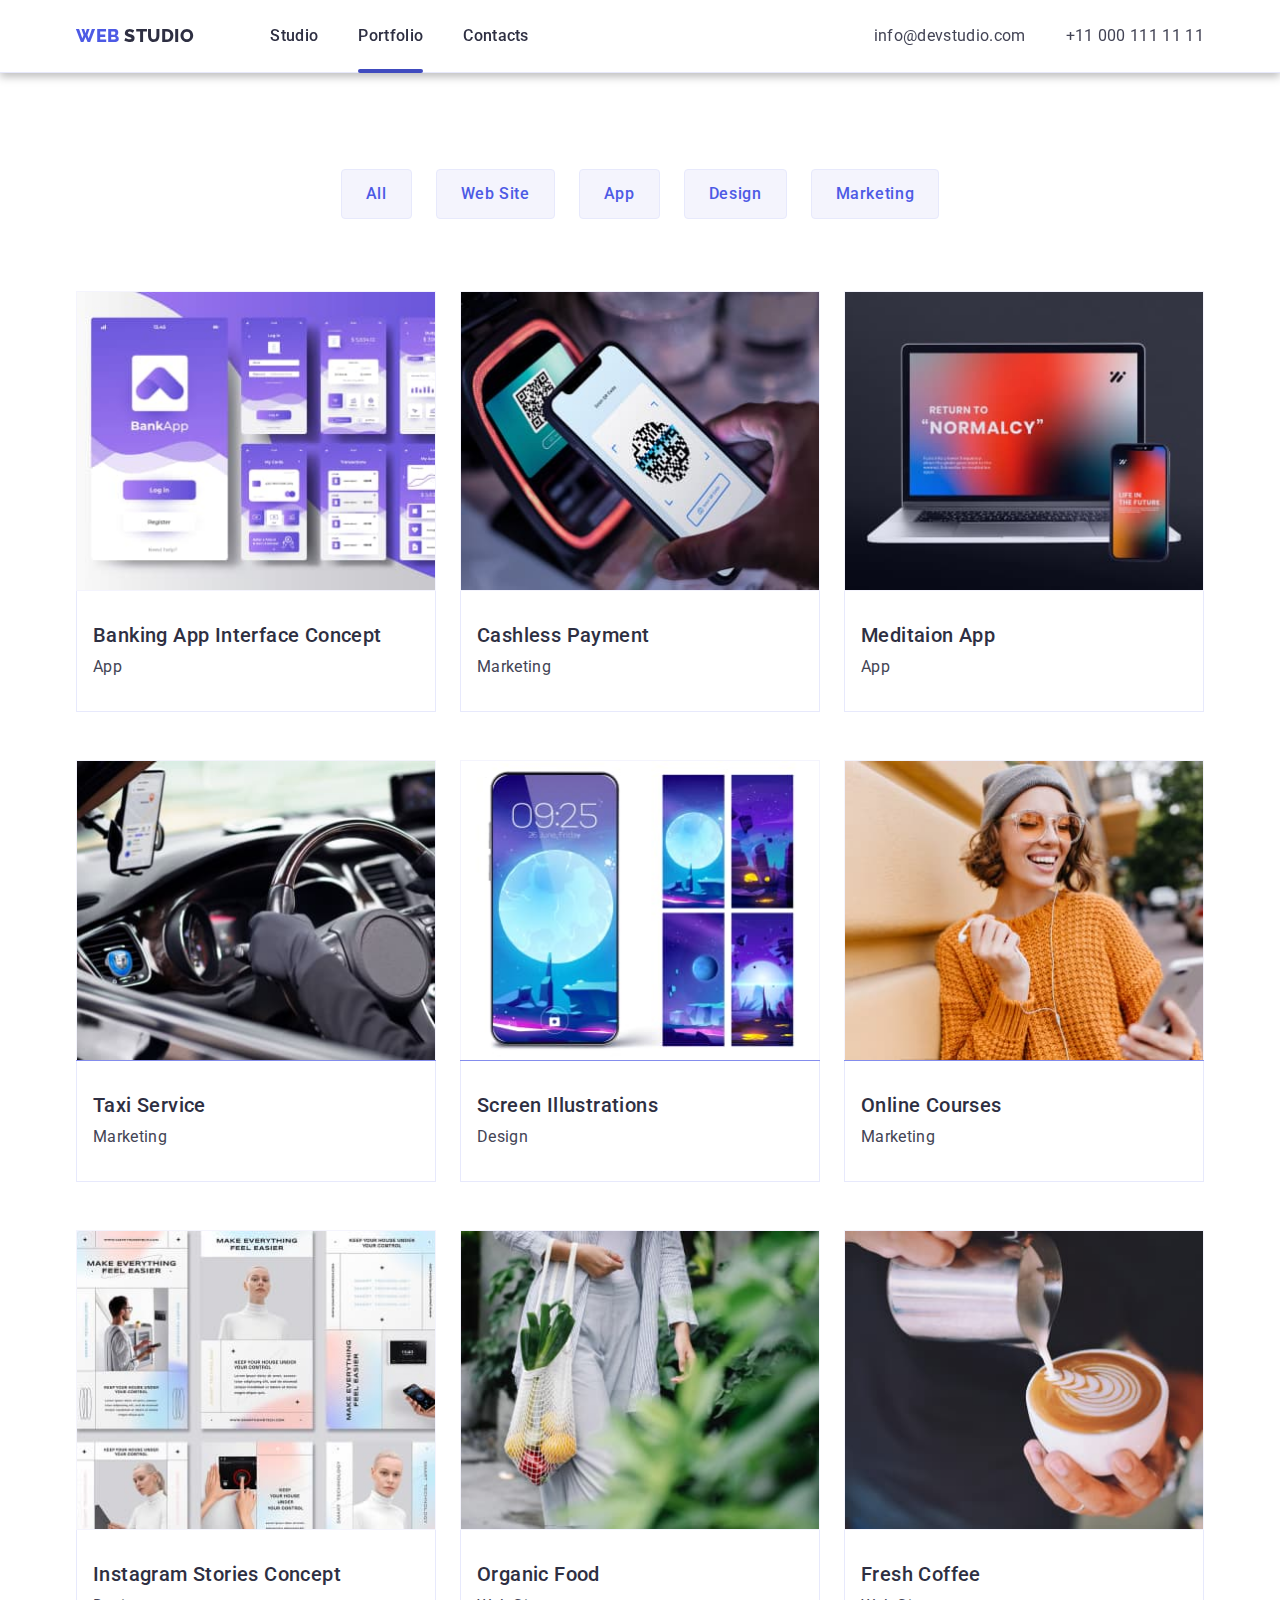
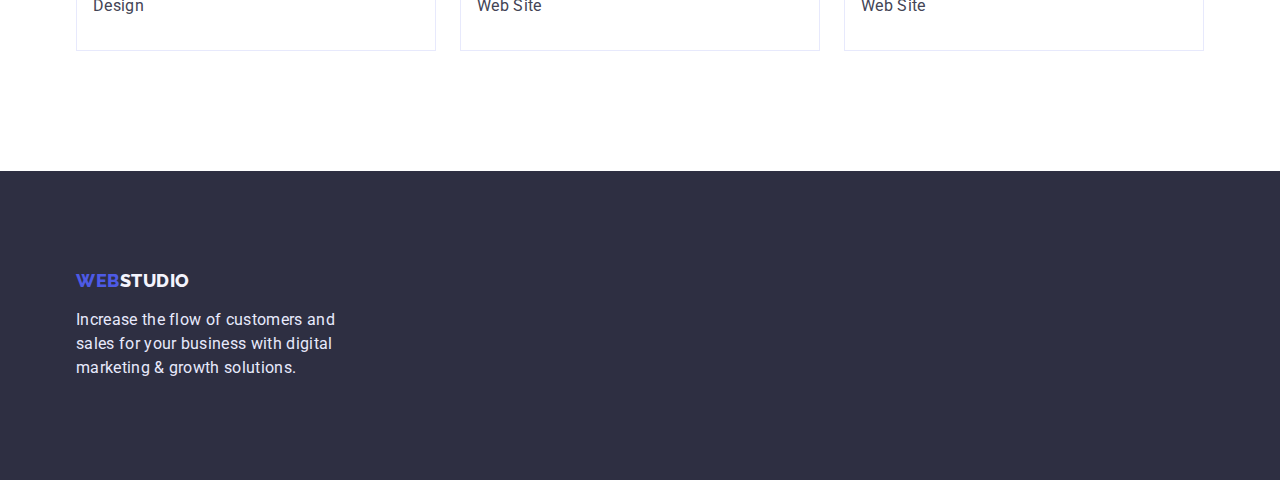
==== portfolio.html @ e93cef0a "фвв" ====
<!DOCTYPE html>
<html lang="en">

<head>
    <meta charset="UTF-8">
    <meta http-equiv="X-UA-Compatible" content="IE=edge">
    <meta name="viewport" content="width=device-width, initial-scale=1.0">
    <link rel="preconnect" href="https://fonts.googleapis.com" />
    <link rel="preconnect" href="https://fonts.gstatic.com" crossorigin />
    <link href="https://fonts.googleapis.com/css2?family=Raleway:wght@800&family=Roboto:wght@400;500&display=swap"
        rel="stylesheet" />
    <link rel="stylesheet" href="https://cdnjs.cloudflare.com/ajax/libs/modern-normalize/1.1.0/modern-normalize.min.css"
        integrity="sha512-wpPYUAdjBVSE4KJnH1VR1HeZfpl1ub8YT/NKx4PuQ5NmX2tKuGu6U/JRp5y+Y8XG2tV+wKQpNHVUX03MfMFn9Q=="
        crossorigin="anonymous" referrerpolicy="no-referrer" />
    <link rel="stylesheet" href="css/style.css" />
    <title>Portfolio</title>
</head>

<body>
    <header class="header">
        <div class="container">
            <nav class="header-navigation">
                <a class="header-logo link" href="./index.html">
                    <span class="web">WEB</span>
                    <span class="studio_logo">STUDIO</span>
                </a>
                <ul class="header-list list">
                    <li class="header-item">
                        <a class="header-link link" href="./index.html">
                            Studio</a>
                    </li>
                    <li class="header-item">
                        <a class="header-link link current" href="./portfolio.html">
                            Portfolio</a>
                    </li>
                    <li class="header-item">
                        <a class="header-link link" href="">
                            Contacts</a>
                    </li>
                </ul>
            </nav>
            <ul class="header-contact list">
                <li class="header-contact-item">
                    <a class="header-mail link" href="mailtco:info@devstudio.com">
                        info@devstudio.com</a>
                </li>
                <li class="header-contact-item">
                    <a class="header-tel link" href="tel:+110001111111">
                        +11 000 111 11 11 </a>
                </li>
            </ul>
        </div>
    </header>

    <main>
        <section class="filter">
            <div class="container">
                <ul class="filter-btn-list list">
                    <li><button class="filter-btn">All</button></li>
                    <li><button class="filter-btn">Web Site</button></li>
                    <li><button class="filter-btn">App</button></li>
                    <li><button class="filter-btn">Design</button></li>
                    <li><button class="filter-btn">Marketing</button></li>
                </ul>
                <h1 class="visual-hidden" style="display:none;">
                    What are we doing </h1>
                <h2 class="visual-hidden" style="display:none;">
                    What are we doing </h2>
                <ul class="filter-list list">
                    <li class="filter-item">
                        <div class="filter-top-wrap">
                            <img class="filter-img" src="./image/pictures/BankingApp.jpg" alt="Banking App " width="360"
                                height="300">
                            <p class="filter-top-text">
                                14 Stylish and User-Friendly App Design Concepts · Task Manager App · Calorie Tracker
                                App · Exotic Fruit Ecommerce
                                App ·
                                Cloud Storage App
                            </p>
                        </div>
                        <div class="filter-wrap">
                            <h3 class="filter-name">Banking App Interface Concept</h3>
                            <p class="filter-work">App</p>
                        </div>
                    </li>
                    <li class="filter-item">
                        <div class="filter-top-wrap">
                            <img class="filter-img" src="./image/pictures/CashlessPayment.jpg" alt="Cashless Payment "
                                width="360" height="300">
                            <p class="filter-top-text">
                                14 Stylish and User-Friendly App Design Concepts · Task Manager App · Calorie Tracker
                                App · Exotic Fruit
                                Ecommerce
                                App ·
                                Cloud Storage App
                            </p>
                        </div>
                        <div class="filter-wrap">
                            <h3 class="filter-name">Cashless Payment</h3>
                            <p class="filter-work">Marketing</p>
                        </div>
                    </li>
                    <li class="filter-item">
                        <div class="filter-top-wrap">
                            <img class="filter-img" src="./image/pictures/MeditaitionApp.jpg" alt="Meditaion App"
                                width="360" height="300">
                            <p class="filter-top-text">
                                14 Stylish and User-Friendly App Design Concepts · Task Manager App · Calorie Tracker
                                App · Exotic Fruit
                                Ecommerce
                                App ·
                                Cloud Storage App
                            </p>
                        </div>
                        <div class="filter-wrap">
                            <h3 class="filter-name">Meditaion App</h3>
                            <p class="filter-work">App</p>
                        </div>
                    </li>
                    <li class="filter-item">
                        <div class="filter-top-wrap">
                            <img class="filter-img" src="./image/pictures/TaxiService.jpg" alt="Taxi Service"
                                width="360" height="300">
                            <p class="filter-top-text">
                                14 Stylish and User-Friendly App Design Concepts · Task Manager App · Calorie Tracker
                                App · Exotic Fruit
                                Ecommerce
                                App ·
                                Cloud Storage App
                            </p>
                        </div>
                        <div class="filter-wrap">
                            <h3 class="filter-name">Taxi Service</h3>
                            <p class="filter-work">Marketing</p>
                        </div>
                    </li>
                    <li class="filter-item">
                        <div class="filter-top-wrap">
                            <img class="filter-img" src="./image/pictures/Screen.jpg" alt="Screen" width="360"
                                height="300">
                            <p class="filter-top-text">
                                14 Stylish and User-Friendly App Design Concepts · Task Manager App · Calorie Tracker
                                App · Exotic Fruit
                                Ecommerce
                                App ·
                                Cloud Storage App
                            </p>
                        </div>
                        <div class="filter-wrap">
                            <h3 class="filter-name">Screen Illustrations</h3>
                            <p class="filter-work">Design</p>
                        </div>
                    </li>
                    <li class="filter-item">
                        <div class="filter-top-wrap">
                            <img class="filter-img" src="./image/pictures/OnlineCourses.jpg" alt="Online Courses"
                                width="360" height="300">
                            <p class="filter-top-text">
                                14 Stylish and User-Friendly App Design Concepts · Task Manager App · Calorie Tracker
                                App · Exotic Fruit
                                Ecommerce
                                App ·
                                Cloud Storage App
                            </p>
                        </div>
                        <div class="filter-wrap">
                            <h3 class="filter-name">Online Courses</h3>
                            <p class="filter-work">Marketing</p>
                        </div>
                    </li>
                    <li class="filter-item">
                        <div class="filter-top-wrap">
                            <img class="filter-img" src="./image/pictures/InstagramStories.jpg" alt="Instagram Stories"
                                width="360" height="300">
                            <p class="filter-top-text">
                                14 Stylish and User-Friendly App Design Concepts · Task Manager App · Calorie Tracker
                                App · Exotic Fruit
                                Ecommerce
                                App ·
                                Cloud Storage App
                            </p>
                        </div>
                        <div class="filter-wrap">
                            <h3 class="filter-name">Instagram Stories Concept</h3>
                            <p class="filter-work">Design</p>
                        </div>
                    </li>
                    <li class="filter-item">
                        <div class="filter-top-wrap">
                            <img class="filter-img" src="./image/pictures/OrganicFood.jpg" alt="Organic Food"
                                width="360" height="300">
                            <p class="filter-top-text">
                                14 Stylish and User-Friendly App Design Concepts · Task Manager App · Calorie Tracker
                                App · Exotic Fruit
                                Ecommerce
                                App ·
                                Cloud Storage App
                            </p>
                        </div>
                        <div class="filter-wrap">
                            <h3 class="filter-name">Organic Food</h3>
                            <p class="filter-work">Web Site</p>
                        </div>
                    </li>
                    <li class="filter-item">
                        <div class="filter-top-wrap">
                            <img class="filter-img" src="./image/pictures/Coffee.jpg" alt="Coffee" width="360"
                                height="300">
                            <p class="filter-top-text">
                                14 Stylish and User-Friendly App Design Concepts · Task Manager App · Calorie Tracker
                                App · Exotic Fruit
                                Ecommerce
                                App ·
                                Cloud Storage App
                            </p>
                        </div>
                        <div class="filter-wrap">
                            <h3 class="filter-name">Fresh Coffee</h3>
                            <p class="filter-work">Web Site</p>
                        </div>
                    </li>
                </ul>
            </div>
        </section>

    </main>

    <footer class="footer">
        <div class="container">
            <div class="footer-wrap">
                <a class="footer-logo link" href="./index.html">
                    <span class="web">WEB</span>
                    <span class="footer_logo">STUDIO</span>
                </a>
                <p class="footer-text">Increase the flow of customers and sales for your
                    business with digital marketing & growth solutions.</p>
            </div>
        </div>
    </footer>

</body>

</html>
---- css/style.css ----
* {
    margin: 0;
    padding: 0;
    box-sizing: border-box;
}

p,
h1,
h2,
h3,
h4,
h5,
h6 {
    margin: 0;
}

ul,
ol {
    margin: 0;
    padding-left: 0;
}

img {
    display: block;
    max-width: 100%;
    height: auto;
}

body {

    font-family: "Roboto", sans-serif;
    font-size: 16px;

}

:root {
    --pressed-state-color: #4D5AE5;
    --text-color: #434455;
    --title-color: #2E2F42;
    --white-color: #ffffff;
    --secondary-section: #f4f4fd;
    --footer-text-coclor: #e7e9fc;
    --button-hover-color: #404bbf;
}

.container {
    width: 1158px;
    padding-left: 15px;
    padding-right: 15px;
    margin: 0 auto;
}

.header {
    padding-bottom: 24px;
    padding-top: 24px;
    background: #FFFFFF;
    border-bottom: 1px solid #E7E9FC;
    filter: drop-shadow(0px 4px 4px rgba(0, 0, 0, 0.25));
}

.header>.container {
    display: flex;
    align-items: center;
}

.list {
    list-style: none;
}

.link {
    text-decoration: none;
}


.header-navigation {
    display: flex;
    align-items: center;
    margin-right: auto;
}

.header-logo {
    font-family: 'Raleway';
    font-style: normal;
    font-weight: 800;
    font-size: 18px;
    line-height: 1.33;
    align-items: center;
    letter-spacing: 0.03em;
    text-transform: uppercase;
    color: var(--title-color);
    margin-right: 76px;
}

.web {
    color: var(--pressed-state-color);
}

.studio_logo {
    color: var(--title-color);
}

.header-list {
    display: flex;
    gap: 40px;
}

.header-item {}

.header-link {
    font-weight: 500;
    font-style: normal;
    font-size: 16px;
    line-height: 1.5;
    text-decoration: none;
    letter-spacing: 0.02em;
    color: var(--title-color);
    transition: color 250ms;
    transition-timing-function: cubic-bezier(0.4, 0, 0.2, 1);
    position: relative;
}

.header-link.current::after {
    content: "";
    position: absolute;
    width: 100%;
    height: 4px;
    background-color: var(--button-hover-color);
    left: 0;
    bottom: -28px;
    border-radius: 2px;
}

.header-link:hover,
.header-link:focus {
    color: var(--pressed-state-color);
}

.header-contact {
    display: flex;
    gap: 40px;
}

.header-contact-item {}

.header-tel {
    font-size: 16px;
    line-height: 1.5;
    letter-spacing: 0.02em;
    color: var(--text-color);
    transition: color 250ms;
    transition-timing-function: cubic-bezier(0.4, 0, 0.2, 1)
}

.header-tel:hover,
.header-tel:focus {
    color: var(--pressed-state-color);
}

.header-mail {
    font-style: normal;
    font-size: 16px;
    line-height: 1.5;
    text-decoration: none;
    letter-spacing: 0.02em;
    color: var(--text-color);
    transition: color 250ms;
    transition-timing-function: cubic-bezier(0.4, 0, 0.2, 1)
}

.header-mail:hover,
.header-mail:focus {
    color: var(--pressed-state-color);
}

.hero {
    background-color: var(--title-color);
    padding-top: 188px;
    padding-bottom: 188px;
    text-align: center;
    background-repeat: no-repeat;
    background-position: center;
    background-size: cover;
    max-width: 1440px;
    margin: auto;
    background-image: linear-gradient(rgba(46, 47, 66, 0.7),
            rgba(46, 47, 66, 0.7)),
        url(../image/hero-bg.jpg);
}



.hero-title {
    font-weight: 700;
    font-size: 56px;
    line-height: 1.07;
    letter-spacing: 0.02em;
    color: #FFFFFF;
    ;
    margin-bottom: 48px;
    max-width: 496px;
    margin-left: auto;
    margin-right: auto;
}

.hero-btn {
    font-family: inherit;
    font-weight: 500;
    font-size: 16px;
    line-height: 1.5;
    letter-spacing: 0.04em;
    color: #FFFFFF;
    background: var(--pressed-state-color);
    box-shadow: 0px 4px 4px rgba(0, 0, 0, 0.15);
    border-radius: 4px;
    cursor: pointer;
    min-width: 169px;
    height: 56px;
    border: none;
    transition: background-color 250ms cubic-bezier(0.4, 0, 0.2, 1);
}

.hero-wrap {}

.hero-btn:hover {
    background-color: var(--pressed-state-color);
    box-shadow: 0px 1px 6px rgba(46, 47, 66, 0.08),
        0px 1px 1px rgba(46, 47, 66, 0.16), 0px 2px 1px rgba(46, 47, 66, 0.08);
}

.hero-btn:focus {
    background-color: var(--pressed-state-color);
    box-shadow: 0px 4px 4px rgba(0, 0, 0, 0.15);
}

.section {
    padding-top: 120px;
    padding-bottom: 120px;
}

.section-wrap {
    width: calc((100% - 3 *24px)/4) margin-left: auto;
    margin-right: auto;
}

.section-list {
    display: flex;
    align-items: center;
    flex-wrap: nowrap;
    gap: 24px;
}

.section-item {
    max-width: 264px;
}

.section-logo-list {
    display: flex;
    align-items: center;
    gap: 24px;
}

.section-logo-item {
    width: 264px;
    height: 112px;
}

.section-logo-link {
    background-color: var(--secondary-section);
    width: 100%;
    height: 100%;
    display: flex;
    align-items: center;
    justify-content: center;
    border-radius: 4px;
}

.section-logo-icon {}

.section-name {
    font-weight: 500;
    font-size: 20px;
    line-height: 1.2;
    letter-spacing: 0.02em;
    color: var(--title-color);
    margin-bottom: 8px;
    margin-top: 8px;
}

.section-par {
    font-size: 16px;
    line-height: 1.5;
    letter-spacing: 0.02em;
    color: var(--text-color);
}

.visual-hidden {
    position: absolute;
    width: 1px;
    height: 1px;
    margin: -1px;
    border: 0;
    padding: 0;

    white-space: nowrap;
    clip-path: inset(100%);
    clip: rect(0 0 0 0);
    overflow: hidden;
}

.hero-list {}

.hero-item {}

.hero-name {
    font-weight: 500;
    font-size: 20px;
    line-height: 1.2;
    letter-spacing: 0.02em;
    color: var(--title-color);
}

.hero-par {
    font-size: 16px;
    line-height: 1.5;
    letter-spacing: 0.02em;
    color: var(--text-color);
}

.article {
    padding-bottom: 120px;
}


.article-name {
    font-weight: 700;
    font-size: 36px;
    line-height: 1.11;
    text-align: center;
    letter-spacing: 0.02em;
    text-transform: capitalize;
    color: var(--title-color);
    margin-bottom: 72px;
}

.article-list {
    display: flex;
    gap: 24px;
}

.article-item {
    border: 1px solid #e7e9fc;
    width: calc((100% - 48px) / 3);
}

.article-img {
    box-sizing: border-box;
    width: 360px;
    height: 300px;
    background: linear-gradient(0deg, rgba(77, 90, 229, 0.1), rgba(77, 90, 229, 0.1)), url(2368);
    background-blend-mode: soft-light, normal;
    flex: none;
    order: 0;
    flex-grow: 0;
}

.main {
    background: var(--secondary-section);
    padding-bottom: 120px;
    padding-top: 120px;
}

.main-tag {
    font-weight: 700;
    font-size: 36px;
    line-height: 1.11;
    letter-spacing: 0.02em;
    text-transform: capitalize;
    color: var(--title-color);
    margin-bottom: 72px;
    text-align: center;
}

.main-list {
    display: flex;
    gap: 24px;
    text-align: center;
}

.main-item {
    box-shadow: 0px 1px 6px rgb(46 47 66 / 8%), 0px 1px 1px rgb(46 47 66 / 16%), 0px 2px 1px rgb(46 47 66 / 8%);
    border-radius: 0px 0px 4px 4px;
    width: calc((100% - 72px) / 4);
    background-color: var(--white-color);
}


.main-img {
    background: #FFFFFF;
}

.main-wrap {
    padding-top: 32px;
    padding-bottom: 32px;
}

.main-name {
    font-weight: 500;
    font-size: 20px;
    line-height: 1.2;
    letter-spacing: 0.02em;
    color: var(--title-color);
    margin-bottom: 8px;
}

.main-work {
    font-size: 16px;
    line-height: 1.5;
    letter-spacing: 0.02em;
    color: var(--text-color);
    margin-bottom: 8px;
}

.main-soc-list {
    display: flex;
    justify-content: center;
    gap: 24px;
}

.main-soc-item {
    width: 40px;
    height: 40px;
}

.main-soc-link {
    width: 100%;
    height: 100%;
    background-color: var(--pressed-state-color);
    border-radius: 50%;
    display: flex;
    align-items: center;
    justify-content: center;
    transition: background-color 250ms cubic-bezier(0.4, 0, 0.2, 1);
}

.main-soc-icon {
    fill: var(--white-color);
}

.main-soc-link:hover,
.main-soc-link:focus {
    background-color: var(--button-hover-color);
}

.customers {
    padding-bottom: 120px;
    padding-top: 130px;
}

.container {}

.customers-text {
    font-weight: 700;
    font-size: 36px;
    line-height: 1.11;
    letter-spacing: 0.02em;
    text-transform: capitalize;
    color: var(--title-color);
    margin-bottom: 72px;
    text-align: center;
}

.customers-list {
    display: flex;
    gap: 24px;
}

.customers-item {
    width: calc((100%-120px) /6);
    height: 88px;
}

.customers-link {
    width: 100%;
    height: 100%;
    border: 1px solid #8E8F99;
    border-radius: 5px;
    display: flex;
    align-items: center;
    justify-content: center;
    fill: #8E8F99;
    transition: border-color 250ms cubic-bezier(0.4, 0, 0.2, 1), fill 250ms cubic-bezier(0.4, 0, 0.2, 1);
}

.customers-link:hover,
.customers-link:focus {
    border-color: var(--button-hover-color);
    fill: var(--button-hover-color);
}

/*.customers-link:hover {
    border-color: var(--button-hover-color);
}*/

/*.customers-link:hover .customers-icon {
    fill: var(--button-hover-color);
}*/

.customers-icon {}

.footer-container {
    width: 1158px;
    padding-left: 15px;
    padding-right: 15px;
    margin: 0 auto;
    display: flex;
}

.footer {
    background-color: var(--title-color);
    padding-top: 100px;
    padding-bottom: 100px;
}

.footer-wrap {}

.web {}

.footer-logo {
    font-family: 'Raleway';
    font-weight: 800;
    font-size: 18px;
    line-height: 1.16;
    display: flex;
    align-items: center;
    letter-spacing: 0.03em;
    text-transform: uppercase;
    color: #F4F4FD;
    margin-bottom: 16px;
}

.footer-text {
    font-size: 16px;
    line-height: 1.5;
    letter-spacing: 0.02em;
    color: #E7E9FC;
    max-width: 264px;
    display: inline-block;
    margin: 0px;
}

.soc-media {
    width: 208px;
    height: 88px;
    margin-left: 120px;
    justify-content: center;
    align-items: center;
}

.footer-soc-text {
    display: flex;
    font-family: 'Roboto';
    font-weight: 500;
    font-size: 16px;
    line-height: 1.5;
    letter-spacing: 0.02em;
    color: #FFFFFF;
    margin-bottom: 16px;
}

.footer-soc-list {
    display: flex;
    justify-content: center;
    gap: 16px;

}

.footer-soc-item {
    width: 40px;
    height: 40px;
}

.footer-soc-link {
    width: 100%;
    height: 100%;
    background-color: var(--text-color);
    fill: var(--white-color);
    border-radius: 50%;
    display: flex;
    align-items: center;
    justify-content: center;
    transition: background-color 250ms cubic-bezier(0.4, 0, 0.2, 1);
}

.footer-soc-link:hover,
.footer-soc-link:focus {
    background-color: #31D0AA
}

.filter {
    padding-top: 96px;
    padding-bottom: 120px;
}

.filter-btn-list {
    margin-bottom: 72px;
    display: flex;
    justify-content: center;
    gap: 24px;
    align-items: center;
    display: flex;
}

.filter-btn {
    background: #F4F4FD;
    border: 1px solid #E7E9FC;
    font-family: 'Roboto';
    font-weight: 500;
    font-size: 16px;
    line-height: 1.5;
    text-align: center;
    letter-spacing: 0.04em;
    color: var(--pressed-state-color);
    cursor: pointer;
    padding: 12px 24px;
    border-radius: 4px;
    transition: background-color 250ms cubic-bezier(0.4, 0, 0.2, 1), color 250ms cubic-bezier(0.4, 0, 0.2, 1),
        box-shadow 250ms cubic-bezier(0.4, 0, 0.2, 1);
}

.filter-btn:hover {
    color: #FFFFFF;
    background-color: var(--pressed-state-color);
    box-shadow: 0px 1px 6px rgba(46, 47, 66, 0.08),
        0px 1px 1px rgba(46, 47, 66, 0.16), 0px 2px 1px rgba(46, 47, 66, 0.08);
}

.filter-btn:focus {
    color: #FFFFFF;
    background-color: #404BBF;
    box-shadow: 0px 4px 4px rgba(0, 0, 0, 0.15);
}

.filter-btn:active {
    color: #FFFFFF;
    background-color: var(--pressed-state-color);
    box-shadow: 0px 3px 1px rgba(0, 0, 0, 0.1),
        0px 2px 1px rgba(0, 0, 0, 0.08), 0px 2px 2px rgba(0, 0, 0, 0.12);
}

.filter {
    color: #FFFFFF;
    padding-bottom: 120px;
}

.filter-list {
    display: flex;
    flex-basis: calc((100 - 48px) / 3);
    flex-wrap: wrap;
    column-gap: 24px;
    row-gap: 48px;
}

.filter-item {}

.filter-item:hover .filter-top-text,
.filter-item:focus .filter-top-text {
    transform: translateY(0);
}

.filter-top-wrap {
    position: relative;
    overflow: hidden;
}

.filter-top-text {
    position: absolute;
    top: 0;
    left: 0;
    background-color: var(--pressed-state-color);
    font-weight: 400;
    font-size: 16px;
    line-height: 1.5;
    letter-spacing: 0.02em;
    color: #F4F4FD;
    height: 100%;
    width: 100%;
    transform: translateY(100%);
    transition: transform 250ms cubic-bezier(0.4, 0, 0.2, 1);
    padding: 40px 32px 164px 32px;
}

.filter-img {
    background-blend-mode: soft-light, normal;
    mix-blend-mode: normal;
    border-bottom: 1px solid #e7e9fc;
    border-left: 1px solid #e7e9fc;
    border-right: 1px solid #e7e9fc;
    transition: border 250ms cubic-bezier(0.4, 0, 0.2, 1), box-shadow 250ms cubic-bezier(0.4, 0, 0.2, 1);
    border: 0.5px solid #F4F4FD;
}

.filter-img:hover, 
.filter-img:focus {
    box-shadow: 0px 1px 6px rgba(46, 47, 66, 0.08), 0px 1px 1px rgba(46, 47, 66, 0.16), 0px 2px 1px rgba(46, 47, 66, 0.08);
}

.filter-wrap {
    padding-top: 32px;
    padding-bottom: 32px;
    border-bottom: 1px solid #e7e9fc;
    border-left: 1px solid #e7e9fc;
    border-right: 1px solid #e7e9fc;
    margin: 0;
    padding-left: 16px;
}

.filter-name {
    font-weight: 500;
    font-size: 20px;
    line-height: 1.2;
    letter-spacing: 0.02em;
    color: var(--title-color);
    margin-bottom: 8px;
}

.filter-work {
    font-size: 16px;
    line-height: 1.5;
    letter-spacing: 0.02em;
    color: var(--text-color);
}

.backdrop {
    position: fixed;
    top: 0;
    width: 100%;
    height: 100%;
    background-color: rgba(46, 47, 66, 0.26);
    transition: opacity 250ms cubic-bezier(0.4, 0, 0.2, 1), visibility 250ms cubic-bezier(0.4, 0, 0.2, 1);
}

.modal {
    position: absolute;
    top: 50%;
    left: 50%;
    width: 408px;
    min-height: 576px;
    background: #FCFCFC;
    box-shadow: 0px 1px 1px rgba(0, 0, 0, 0.14), 0px 1px 3px rgba(0, 0, 0, 0.12), 0px 2px 1px rgba(0, 0, 0, 0.2);
    border-radius: 4px;
    transform: translate(-50%, -50%) scale(1);
    transition: transform 250ms cubic-bezier(0.4, 0, 0.2, 1);
}

.backdrop.is-hidden .modal {
    transform: translate(-50%, -50%) scale(0);
}

.modal-close {
    position: absolute;
    right: 24px;
    top: 24px;
    width: 24px;
    height: 24px;
    border-radius: 50%;
    background-color: #E7E9FC;
    border: 1px solid rgba(0, 0, 0, 0.1);
}

.modal-close:hover,
.modal-close:focus {
    background-color: var(--button-hover-color);
    fill: #FFFFFF;
}

.is-hidden {
    opacity: 0;
    visibility: hidden;
    pointer-events: none;
}
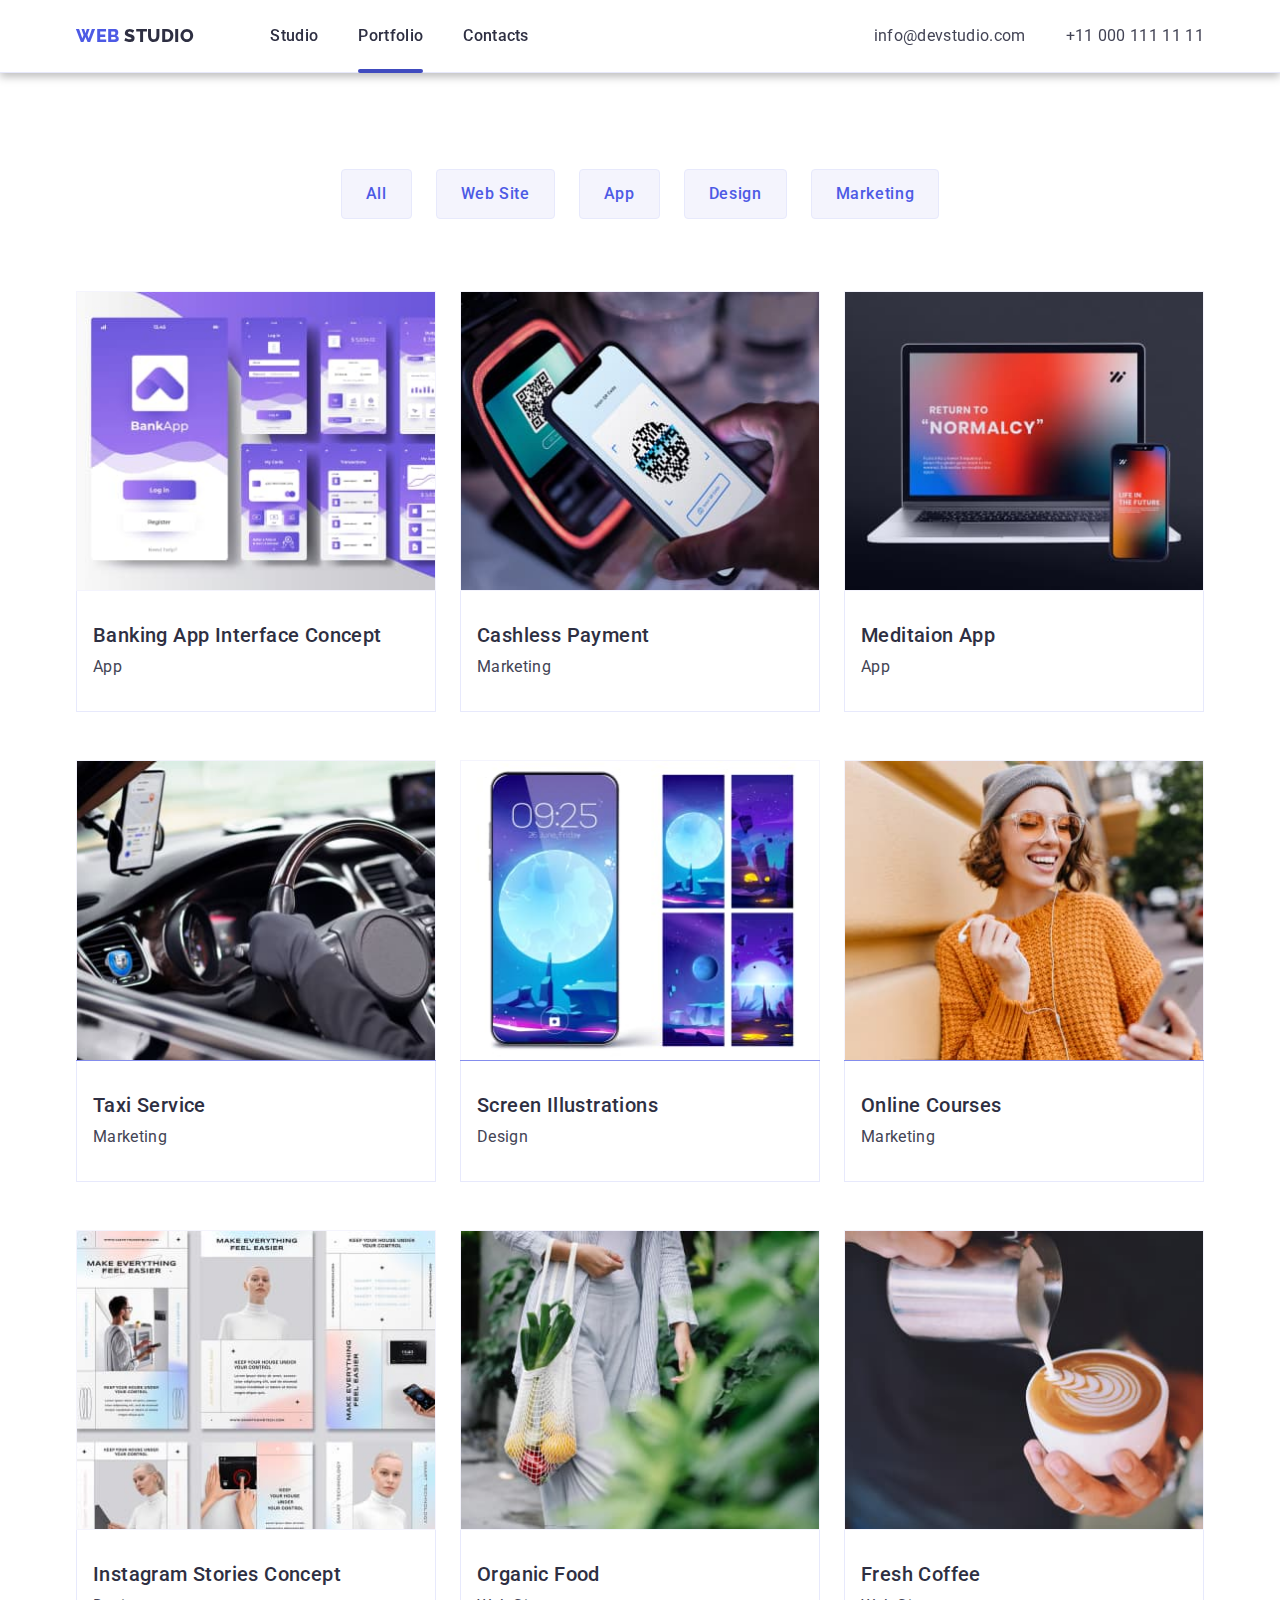
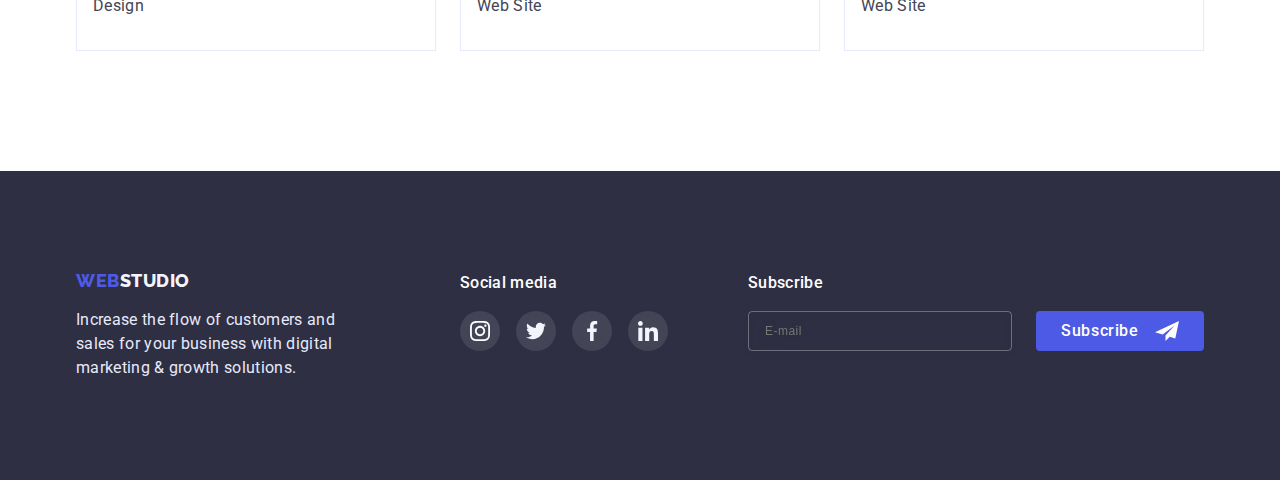
==== commit 4b0e3893: "end" ====
--- a/portfolio.html
+++ b/portfolio.html
@@ -226,7 +226,7 @@
     </main>
 
     <footer class="footer">
-        <div class="container">
+        <div class="footer-container">
             <div class="footer-wrap">
                 <a class="footer-logo link" href="./index.html">
                     <span class="web">WEB</span>
@@ -235,6 +235,55 @@
                 <p class="footer-text">Increase the flow of customers and sales for your
                     business with digital marketing & growth solutions.</p>
             </div>
+            <div class="soc-media">
+                <p class="footer-soc-text">Social media</p>
+                <ul class="footer-soc-list list">
+                    <li class="footer-soc-item">
+                        <a href="" class="footer-soc-link link">
+                            <svg class="footer-soc-icon" width="20" height="20">
+                                <use href="./image/icon.svg#icon-instagram-blck"></use>
+                            </svg>
+                        </a>
+                    </li>
+                    <li class="footer-soc-item">
+                        <a href="" class="footer-soc-link link">
+                            <svg class="footer-soc-icon" width="20" height="20">
+                                <use href="./image/icon.svg#icon-twitter-blck"></use>
+                            </svg>
+                        </a>
+                    </li>
+                    <li class="footer-soc-item">
+                        <a href="" class="footer-soc-link link">
+                            <svg class="footer-soc-icon" width="20" height="20">
+                                <use href="./image/icon.svg#icon-facebook-blck"></use>
+                            </svg>
+                        </a>
+                    </li>
+                    <li class="footer-soc-item">
+                        <a href="" class="footer-soc-link link">
+                            <svg class="footer-soc-icon" width="20" height="20">
+                                <use href="./image/icon.svg#icon-linkedin-blck"></use>
+                            </svg>
+                        </a>
+                    </li>
+                </ul>
+            </div>
+            <div class="subscribe-form-box">
+                <p class="subscribe-form-title">Subscribe</p>
+                <form class="subscribe-form">
+                    <label class="subscribe-label">
+                        <input type="text" class="subscribe-input" placeholder="E-mail" required>
+                    </label>
+                    <button type="submit" class="btn-subscribe">
+                        Subscribe
+                        <span>
+                            <svg class="subscribe-svg" width="24" height="24">
+                                <use href="./image/icon.svg#icon-tg"></use>
+                            </svg>
+                        </span>
+                    </button>
+                </form>
+            </div>
         </div>
     </footer>
 
--- a/css/style.css
+++ b/css/style.css
@@ -750,6 +750,7 @@
     border-radius: 4px;
     transform: translate(-50%, -50%) scale(1);
     transition: transform 250ms cubic-bezier(0.4, 0, 0.2, 1);
+    padding: 24px;
 }
 
 .backdrop.is-hidden .modal {
@@ -757,9 +758,8 @@
 }
 
 .modal-close {
-    position: absolute;
-    right: 24px;
-    top: 24px;
+   display: block;
+   margin-left: auto;
     width: 24px;
     height: 24px;
     border-radius: 50%;
@@ -777,4 +777,234 @@
     opacity: 0;
     visibility: hidden;
     pointer-events: none;
+}
+
+.modal-title {
+    font-weight: 500;
+        font-size: 16px;
+        line-height: 1.5;
+        text-align: center;
+        letter-spacing: 0.02em;
+        color: #2E2F42;
+        margin-top: 24px;
+        margin-bottom: 16px;
+}
+
+.modal-input {
+    width: 100%;
+    height: 40px;
+    background-color: transparent;
+    border: 1px solid rgba(33, 33, 33, 0.2);
+    border-radius: 4px;
+    margin-bottom: 8px;
+    padding-left: 38px;
+    outline: none;
+    transition: border-color 250ms cubic-bezier(0.4, 0, 0.2, 1), fill 250ms cubic-bezier(0.4, 0, 0.2, 1);
+
+}
+
+.modal-input:focus {
+    border-color:var(--pressed-state-color) ;
+}
+
+.modal-input:focus + .input-icon {
+    fill:var(--pressed-state-color) ;
+}
+
+.modal-input:focus+ .input-icon-name {
+    fill: var(--pressed-state-color);
+}
+
+.modal-field {
+}
+
+.input-text {
+    display: inline-block;
+    margin-bottom: 4px;
+    font-weight: 400;
+        font-size: 12px;
+        line-height: 1.33;
+        letter-spacing: 0.04em;
+        color: #8E8F99;
+}
+
+.input-wrap {
+    position: relative;
+}
+
+.input-icon-name {
+    position: absolute;
+    left: 16px;
+    top: 15%;
+    transform: translateY(-50%);
+}
+
+.input-icon {
+    position: absolute;
+    left: 16px;
+    top: 40%;
+    transform: translateY(-50%);
+}
+
+.modal-comm {
+    width: 100%;
+        height: 120px;
+        padding-top: 8px;
+        padding-left: 16px;
+        padding-right: 16px;
+        background-color: transparent;
+        border: 1px solid rgba(33, 33, 33, 0.2);
+        outline-color: #4d5ae5;
+        border-radius: 4px;
+        resize: none;
+        transition: border-color 250ms cubic-bezier(0.4, 0, 0.2, 1), fill 250ms cubic-bezier(0.4, 0, 0.2, 1);
+}
+
+.modal-comm::placeholder {
+    font-size: 12px;
+}
+
+.check-text {
+    font-weight: 400;
+        font-size: 12px;
+        line-height: 1.33;
+        letter-spacing: 0.04em;
+        color: #757575;
+        display: flex;
+        align-items: center;
+        margin-bottom: 24px;
+}
+
+.check-text::before {
+    content: "";
+    width: 16px;
+    height: 16px;
+    border: 1.25px solid #2E2F42;
+    border-radius: 2px;
+    display: block;
+    margin-right: 8px;
+    transition: transform 250ms cubic-bezier(0.4, 0, 0.2, 1);
+}
+
+.input-check:checked + .check-text::before {
+    background-color: #4D5AE5;
+    background-image: url(../image/check.svg);
+    background-repeat: no-repeat;
+    background-position: center;
+}
+
+.link-privacy {
+    color: var(--pressed-state-color);
+    cursor: pointer;
+}
+
+.modal-send-div {
+    display: flex;
+    margin: auto;
+}
+
+.modal-send {
+display: block;
+width: 169px;
+margin: 0 auto;
+padding: 16px 32px;
+align-self: center;
+font-size: 16px;
+background-color: var(--pressed-state-color);
+cursor: pointer;
+box-shadow: 0px 4px 4px rgb(0 0 0 / 15%);
+border-radius: 4px;
+border: 1px solid transparent;
+transition: background-color 250ms cubic-bezier(0.4, 0, 0.2, 1);
+}
+
+.modal-send:hover, .modal-send:focus {
+    background-color: var(--button-hover-color);
+}
+
+.modal-send-text {
+font-weight: 500;
+font-size: 16px;
+line-height: 1.5;
+align-items: center;
+text-align: center;
+letter-spacing: 0.04em;
+color: #FFFFFF;
+}
+
+.subscribe-form-box {
+    width: 453px;
+    height: 80px;
+    margin-left: 80px;
+    justify-content: center;
+    align-items: center;
+}
+
+.subscribe-form-title {
+display: flex;
+font-family: 'Roboto';
+font-weight: 500;
+font-size: 16px;
+line-height: 1.5;
+letter-spacing: 0.02em;
+color: #FFFFFF;
+margin-bottom: 16px;
+}
+
+.subscribe-form {
+    display: flex;
+}
+
+.subscribe-label {
+}
+
+.subscribe-input {
+    font-weight: 400;
+    font-size: 12px;
+    line-height: 1.5;
+    letter-spacing: 0.04em;
+    color: rgba(255, 255, 255, 0.6);
+        width: 264px;
+            height: 40px;
+            border: 1px solid rgba(255, 255, 255, 0.3);
+            filter: drop-shadow(0px 4px 4px rgba(0, 0, 0, 0.15));
+            border-radius: 4px;
+            padding-left: 16px;
+            background-color: transparent;
+}
+
+.btn-subscribe {
+display: flex;
+    padding: 8px 24px;
+    height: 40px;
+    margin-left: 24px;
+    flex-direction: row;
+    justify-content: center;
+    align-items: center;
+    background: #4d5ae5;
+    color: #ffffff;
+    fill: #ffffff;
+    border-radius: 4px;
+    font-family: "Roboto";
+    font-style: normal;
+    font-weight: 500;
+    font-size: 16px;
+    line-height: 1.5;
+    text-align: center;
+    letter-spacing: 0.04em;
+    cursor: pointer;
+    border: 1px solid transparent;
+    transition: background-color 250ms cubic-bezier(0.4, 0, 0.2, 1);
+}
+
+.btn-subscribe:hover, .btn-subscribe:focus {
+    background-color: var(--button-hover-color);
+}
+
+.btn-subscribe span {
+    margin-left: 16px;
+    margin-top: 8px;
+}
+
+.subscribe-svg {
 }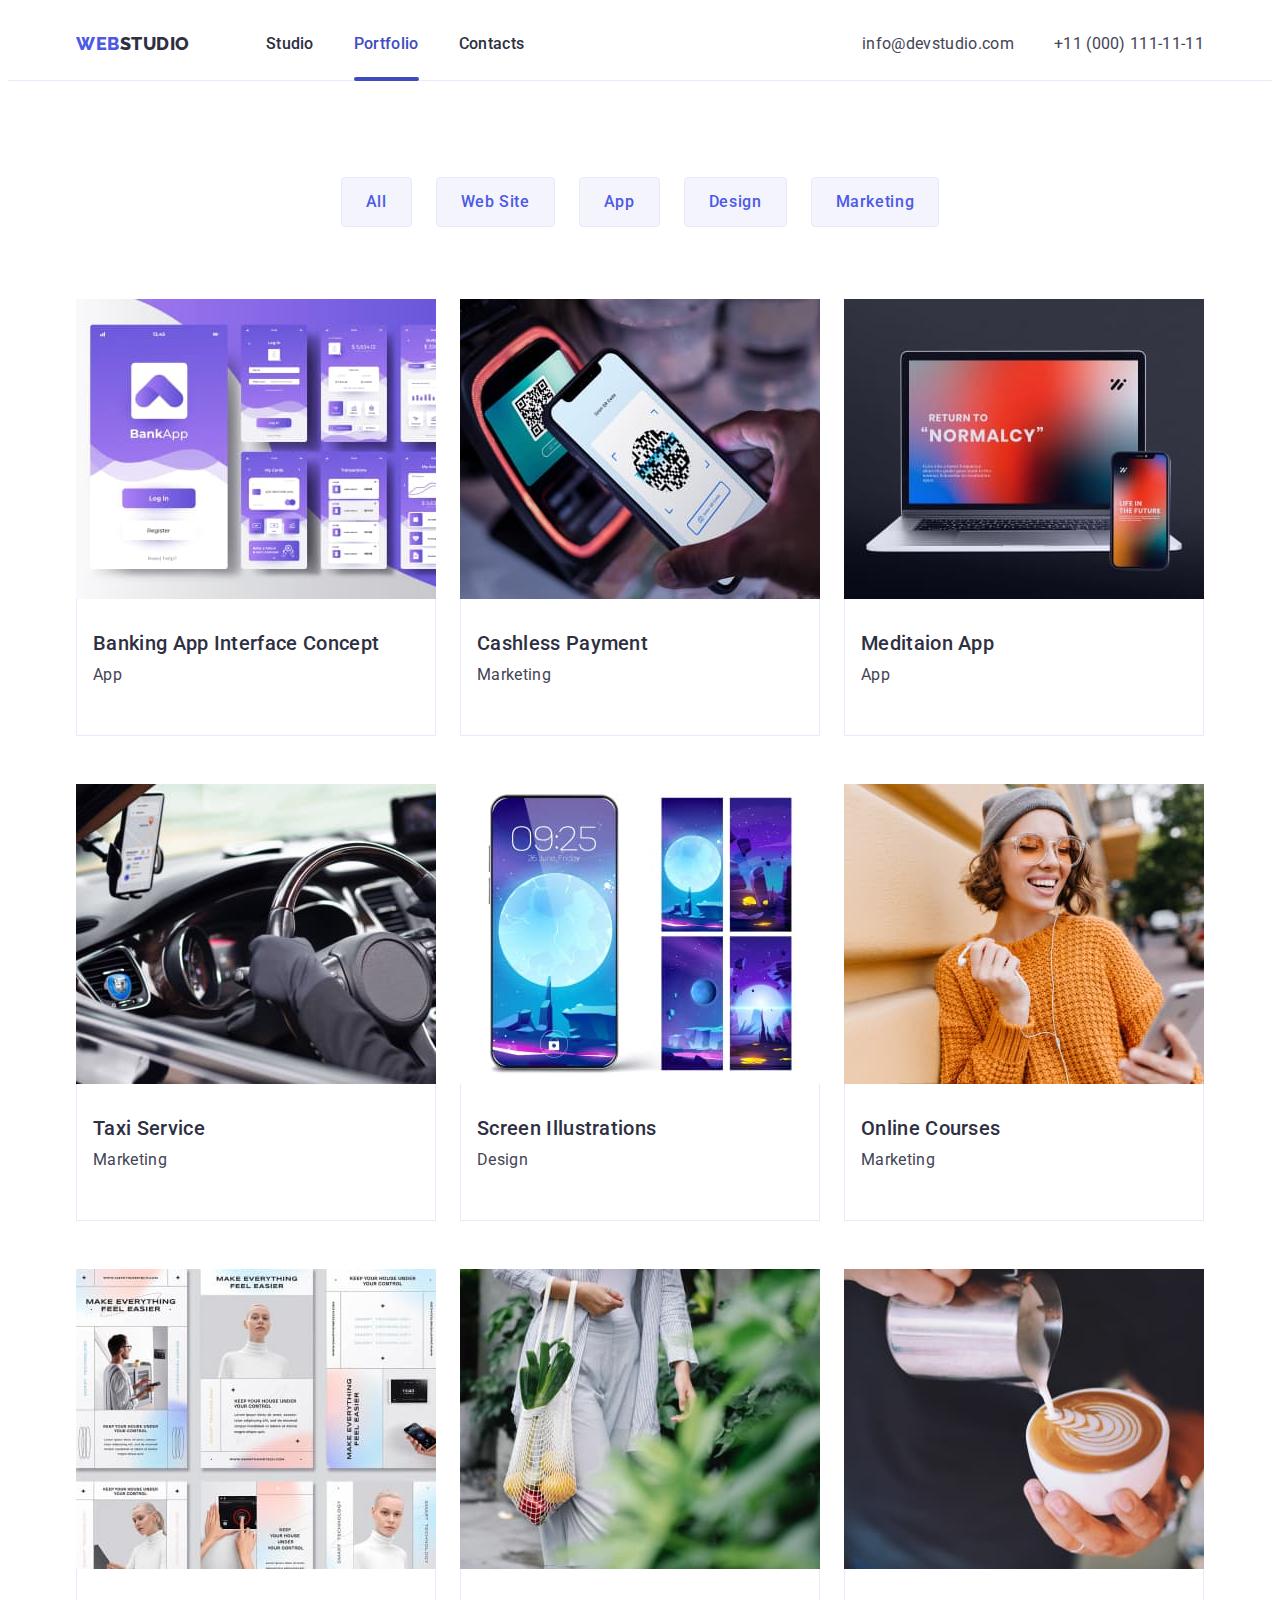
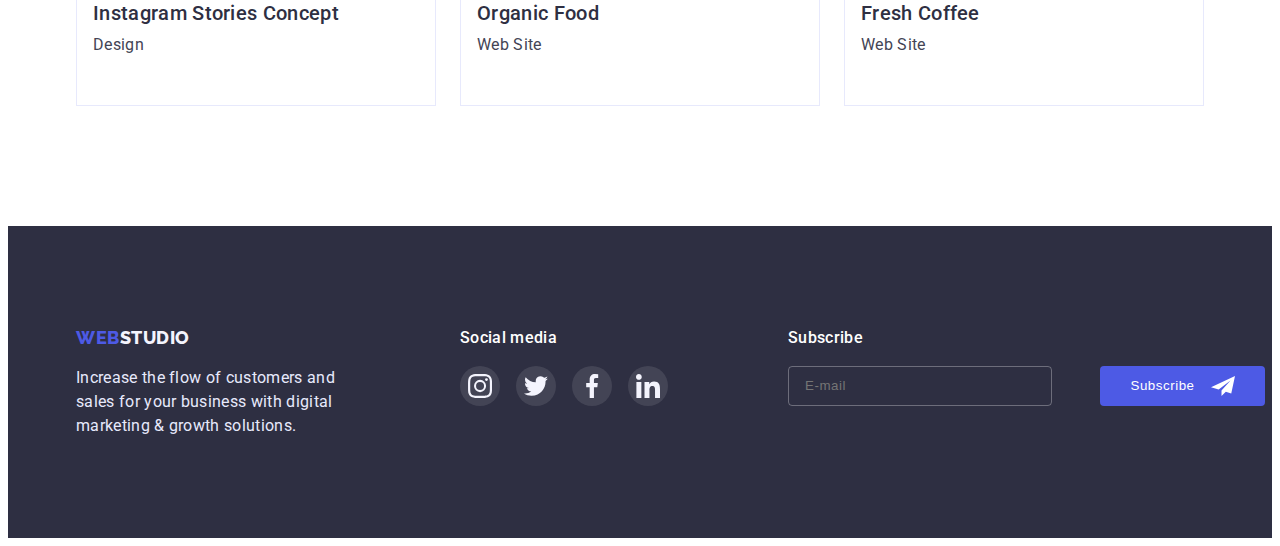
==== commit 6e6d05a2: "edit code" ====
--- a/portfolio.html
+++ b/portfolio.html
@@ -1,292 +1,327 @@
 <!DOCTYPE html>
 <html lang="en">
-
-<head>
-    <meta charset="UTF-8">
-    <meta http-equiv="X-UA-Compatible" content="IE=edge">
-    <meta name="viewport" content="width=device-width, initial-scale=1.0">
+  <head>
+    <meta charset="UTF-8" />
+    <meta http-equiv="X-UA-Compatible" content="IE=edge" />
+    <meta name="viewport" content="width=device-width, initial-scale=1.0" />
+    <title>Document</title>
     <link rel="preconnect" href="https://fonts.googleapis.com" />
     <link rel="preconnect" href="https://fonts.gstatic.com" crossorigin />
-    <link href="https://fonts.googleapis.com/css2?family=Raleway:wght@800&family=Roboto:wght@400;500&display=swap"
-        rel="stylesheet" />
-    <link rel="stylesheet" href="https://cdnjs.cloudflare.com/ajax/libs/modern-normalize/1.1.0/modern-normalize.min.css"
-        integrity="sha512-wpPYUAdjBVSE4KJnH1VR1HeZfpl1ub8YT/NKx4PuQ5NmX2tKuGu6U/JRp5y+Y8XG2tV+wKQpNHVUX03MfMFn9Q=="
-        crossorigin="anonymous" referrerpolicy="no-referrer" />
-    <link rel="stylesheet" href="css/style.css" />
-    <title>Portfolio</title>
-</head>
-
-<body>
+    <link
+      href="https://fonts.googleapis.com/css2?family=Raleway:wght@800&family=Roboto:wght@400;500;700;900&display=swap"
+      rel="stylesheet"
+    />
+    <link
+      rel="stylesheet"
+      href="https://cdnjs.cloudflare.com/ajax/libs/modern-normalize/1.1.0/modern-normalize.min.css"
+      integrity="sha512-wpPYUAdjBVSE4KJnH1VR1HeZfpl1ub8YT/NKx4PuQ5NmX2tKuGu6U/JRp5y+Y8XG2tV+wKQpNHVUX03MfMFn9Q=="
+      crossorigin="anonymous"
+      referrerpolicy="no-referrer"
+    />
+    <link rel="stylesheet" href="./css/styles.css" />
+  </head>
+  <body>
     <header class="header">
+      <div class="container">
+        <nav class="navigation">
+          <a class="logo" href="/">Web<span class="studio-nav">Studio</span></a>
+          <ul class="list-nav list">
+            <li class="item"><a class="link" href="./index.html">Studio</a></li>
+            <li class="item"><a class="link current" href="">Portfolio</a></li>
+            <li class="item"><a class="link" href="">Contacts</a></li>
+          </ul>
+        </nav>
+
+        <ul class="header-list list">
+          <li class="item">
+            <a class="contact link" href="mailto:info@devstudio.com"
+              >info@devstudio.com</a
+            >
+          </li>
+          <li class="item">
+            <a class="contact link" href="tel:+110001111111"
+              >+11 (000) 111-11-11</a
+            >
+          </li>
+        </ul>
+      </div>
+    </header>
+
+    <main>
+      <section class="section-main">
         <div class="container">
-            <nav class="header-navigation">
-                <a class="header-logo link" href="./index.html">
-                    <span class="web">WEB</span>
-                    <span class="studio_logo">STUDIO</span>
-                </a>
-                <ul class="header-list list">
-                    <li class="header-item">
-                        <a class="header-link link" href="./index.html">
-                            Studio</a>
-                    </li>
-                    <li class="header-item">
-                        <a class="header-link link current" href="./portfolio.html">
-                            Portfolio</a>
-                    </li>
-                    <li class="header-item">
-                        <a class="header-link link" href="">
-                            Contacts</a>
-                    </li>
-                </ul>
-            </nav>
-            <ul class="header-contact list">
-                <li class="header-contact-item">
-                    <a class="header-mail link" href="mailtco:info@devstudio.com">
-                        info@devstudio.com</a>
-                </li>
-                <li class="header-contact-item">
-                    <a class="header-tel link" href="tel:+110001111111">
-                        +11 000 111 11 11 </a>
-                </li>
-            </ul>
-        </div>
-    </header>
-
-    <main>
-        <section class="filter">
-            <div class="container">
-                <ul class="filter-btn-list list">
-                    <li><button class="filter-btn">All</button></li>
-                    <li><button class="filter-btn">Web Site</button></li>
-                    <li><button class="filter-btn">App</button></li>
-                    <li><button class="filter-btn">Design</button></li>
-                    <li><button class="filter-btn">Marketing</button></li>
-                </ul>
-                <h1 class="visual-hidden" style="display:none;">
-                    What are we doing </h1>
-                <h2 class="visual-hidden" style="display:none;">
-                    What are we doing </h2>
-                <ul class="filter-list list">
-                    <li class="filter-item">
-                        <div class="filter-top-wrap">
-                            <img class="filter-img" src="./image/pictures/BankingApp.jpg" alt="Banking App " width="360"
-                                height="300">
-                            <p class="filter-top-text">
-                                14 Stylish and User-Friendly App Design Concepts · Task Manager App · Calorie Tracker
-                                App · Exotic Fruit Ecommerce
-                                App ·
-                                Cloud Storage App
-                            </p>
-                        </div>
-                        <div class="filter-wrap">
-                            <h3 class="filter-name">Banking App Interface Concept</h3>
-                            <p class="filter-work">App</p>
-                        </div>
-                    </li>
-                    <li class="filter-item">
-                        <div class="filter-top-wrap">
-                            <img class="filter-img" src="./image/pictures/CashlessPayment.jpg" alt="Cashless Payment "
-                                width="360" height="300">
-                            <p class="filter-top-text">
-                                14 Stylish and User-Friendly App Design Concepts · Task Manager App · Calorie Tracker
-                                App · Exotic Fruit
-                                Ecommerce
-                                App ·
-                                Cloud Storage App
-                            </p>
-                        </div>
-                        <div class="filter-wrap">
-                            <h3 class="filter-name">Cashless Payment</h3>
-                            <p class="filter-work">Marketing</p>
-                        </div>
-                    </li>
-                    <li class="filter-item">
-                        <div class="filter-top-wrap">
-                            <img class="filter-img" src="./image/pictures/MeditaitionApp.jpg" alt="Meditaion App"
-                                width="360" height="300">
-                            <p class="filter-top-text">
-                                14 Stylish and User-Friendly App Design Concepts · Task Manager App · Calorie Tracker
-                                App · Exotic Fruit
-                                Ecommerce
-                                App ·
-                                Cloud Storage App
-                            </p>
-                        </div>
-                        <div class="filter-wrap">
-                            <h3 class="filter-name">Meditaion App</h3>
-                            <p class="filter-work">App</p>
-                        </div>
-                    </li>
-                    <li class="filter-item">
-                        <div class="filter-top-wrap">
-                            <img class="filter-img" src="./image/pictures/TaxiService.jpg" alt="Taxi Service"
-                                width="360" height="300">
-                            <p class="filter-top-text">
-                                14 Stylish and User-Friendly App Design Concepts · Task Manager App · Calorie Tracker
-                                App · Exotic Fruit
-                                Ecommerce
-                                App ·
-                                Cloud Storage App
-                            </p>
-                        </div>
-                        <div class="filter-wrap">
-                            <h3 class="filter-name">Taxi Service</h3>
-                            <p class="filter-work">Marketing</p>
-                        </div>
-                    </li>
-                    <li class="filter-item">
-                        <div class="filter-top-wrap">
-                            <img class="filter-img" src="./image/pictures/Screen.jpg" alt="Screen" width="360"
-                                height="300">
-                            <p class="filter-top-text">
-                                14 Stylish and User-Friendly App Design Concepts · Task Manager App · Calorie Tracker
-                                App · Exotic Fruit
-                                Ecommerce
-                                App ·
-                                Cloud Storage App
-                            </p>
-                        </div>
-                        <div class="filter-wrap">
-                            <h3 class="filter-name">Screen Illustrations</h3>
-                            <p class="filter-work">Design</p>
-                        </div>
-                    </li>
-                    <li class="filter-item">
-                        <div class="filter-top-wrap">
-                            <img class="filter-img" src="./image/pictures/OnlineCourses.jpg" alt="Online Courses"
-                                width="360" height="300">
-                            <p class="filter-top-text">
-                                14 Stylish and User-Friendly App Design Concepts · Task Manager App · Calorie Tracker
-                                App · Exotic Fruit
-                                Ecommerce
-                                App ·
-                                Cloud Storage App
-                            </p>
-                        </div>
-                        <div class="filter-wrap">
-                            <h3 class="filter-name">Online Courses</h3>
-                            <p class="filter-work">Marketing</p>
-                        </div>
-                    </li>
-                    <li class="filter-item">
-                        <div class="filter-top-wrap">
-                            <img class="filter-img" src="./image/pictures/InstagramStories.jpg" alt="Instagram Stories"
-                                width="360" height="300">
-                            <p class="filter-top-text">
-                                14 Stylish and User-Friendly App Design Concepts · Task Manager App · Calorie Tracker
-                                App · Exotic Fruit
-                                Ecommerce
-                                App ·
-                                Cloud Storage App
-                            </p>
-                        </div>
-                        <div class="filter-wrap">
-                            <h3 class="filter-name">Instagram Stories Concept</h3>
-                            <p class="filter-work">Design</p>
-                        </div>
-                    </li>
-                    <li class="filter-item">
-                        <div class="filter-top-wrap">
-                            <img class="filter-img" src="./image/pictures/OrganicFood.jpg" alt="Organic Food"
-                                width="360" height="300">
-                            <p class="filter-top-text">
-                                14 Stylish and User-Friendly App Design Concepts · Task Manager App · Calorie Tracker
-                                App · Exotic Fruit
-                                Ecommerce
-                                App ·
-                                Cloud Storage App
-                            </p>
-                        </div>
-                        <div class="filter-wrap">
-                            <h3 class="filter-name">Organic Food</h3>
-                            <p class="filter-work">Web Site</p>
-                        </div>
-                    </li>
-                    <li class="filter-item">
-                        <div class="filter-top-wrap">
-                            <img class="filter-img" src="./image/pictures/Coffee.jpg" alt="Coffee" width="360"
-                                height="300">
-                            <p class="filter-top-text">
-                                14 Stylish and User-Friendly App Design Concepts · Task Manager App · Calorie Tracker
-                                App · Exotic Fruit
-                                Ecommerce
-                                App ·
-                                Cloud Storage App
-                            </p>
-                        </div>
-                        <div class="filter-wrap">
-                            <h3 class="filter-name">Fresh Coffee</h3>
-                            <p class="filter-work">Web Site</p>
-                        </div>
-                    </li>
-                </ul>
-            </div>
-        </section>
-
+          <h1 class="visually-hidden">Portfolio</h1>
+          <ul class="caption list">
+            <li><button type="button" class="btn">All</button></li>
+            <li><button type="button" class="btn">Web Site</button></li>
+            <li><button type="button" class="btn">App</button></li>
+            <li><button type="button" class="btn">Design</button></li>
+            <li><button type="button" class="btn">Marketing</button></li>
+          </ul>
+
+          <ul class="content list">
+            <li class="content-item">
+              <a class="link" href="">
+                <div class="content-wrap">
+                  <img
+                    src="./images/img.portfolio1.jpg"
+                    alt="projekt1"
+                    width="360"
+                    height="300"
+                  />
+                  <p class="overlay">
+                    14 Stylish and User-Friendly App Design Concepts · Task
+                    Manager App · Calorie Tracker App · Exotic Fruit Ecommerce
+                    App · Cloud Storage App
+                  </p>
+                </div>
+                <div class="content-card">
+                  <h2 class="title">Banking App Interface Concept</h2>
+                  <p class="text">App</p>
+                </div>
+              </a>
+            </li>
+
+            <li class="content-item">
+              <a class="link" href="">
+                <div class="content-wrap">
+                <img
+                  src="./images/img.portfolio2.jpg"
+                  alt="projekt2"
+                  width="360"
+                  height="300"
+                />
+                <p class="overlay">
+                  14 Stylish and User-Friendly App Design Concepts · Task
+                  Manager App · Calorie Tracker App · Exotic Fruit Ecommerce
+                  App · Cloud Storage App
+                </p>
+              </div>
+                <div class="content-card">
+                  <h2 class="title">Cashless Payment</h2>
+                  <p class="text">Marketing</p>
+                </div>
+              </a>
+            </li>
+            <li class="content-item">
+              <a class="link" href="">
+                <div class="content-wrap">
+                <img
+                  src="./images/img.portfolio3.jpg"
+                  alt="projekt3"
+                  width="360"
+                  height="300"
+                />
+                <p class="overlay">
+                  14 Stylish and User-Friendly App Design Concepts · Task
+                  Manager App · Calorie Tracker App · Exotic Fruit Ecommerce
+                  App · Cloud Storage App
+                </p>
+              </div>
+                <div class="content-card">
+                  <h2 class="title">Meditaion App</h2>
+                  <p class="text">App</p>
+                </div>
+              </a>
+            </li>
+            <li class="content-item">
+              <a class="link" href="">
+                <div class="content-wrap">
+                <img
+                  src="./images/img.portfolio4.jpg"
+                  alt="projekt4"
+                  width="360"
+                  height="300"
+                />
+                <p class="overlay">
+                  14 Stylish and User-Friendly App Design Concepts · Task
+                  Manager App · Calorie Tracker App · Exotic Fruit Ecommerce
+                  App · Cloud Storage App
+                </p>
+              </div>
+                <div class="content-card">
+                  <h2 class="title">Taxi Service</h2>
+                  <p class="text">Marketing</p>
+                </div>
+              </a>
+            </li>
+            <li class="content-item">
+              <a class="link" href="">
+                <div class="content-wrap">
+                <img
+                  src="./images/img.portfolio5.jpg"
+                  alt="projekt5"
+                  width="360"
+                  height="300"
+                />
+                <p class="overlay">
+                  14 Stylish and User-Friendly App Design Concepts · Task
+                  Manager App · Calorie Tracker App · Exotic Fruit Ecommerce
+                  App · Cloud Storage App
+                </p>
+              </div>
+                <div class="content-card">
+                  <h2 class="title">Screen Illustrations</h2>
+                  <p class="text">Design</p>
+                </div>
+              </a>
+            </li>
+            <li class="content-item">
+              <a class="link" href="">
+                <div class="content-wrap">
+                <img
+                  src="./images/img.portfolio6.jpg"
+                  alt="projekt6"
+                  width="360"
+                  height="300"
+                />
+                <p class="overlay">
+                  14 Stylish and User-Friendly App Design Concepts · Task
+                  Manager App · Calorie Tracker App · Exotic Fruit Ecommerce
+                  App · Cloud Storage App
+                </p>
+              </div>
+                <div class="content-card">
+                  <h2 class="title">Online Courses</h2>
+                  <p class="text">Marketing</p>
+                </div>
+              </a>
+            </li>
+            <li class="content-item">
+              <a class="link" href="">
+                <div class="content-wrap">
+                <img
+                  src="./images/img.portfolio7.jpg"
+                  alt="projekt7"
+                  width="360"
+                  height="300"
+                />
+                <p class="overlay">
+                  14 Stylish and User-Friendly App Design Concepts · Task
+                  Manager App · Calorie Tracker App · Exotic Fruit Ecommerce
+                  App · Cloud Storage App
+                </p>
+              </div>
+                <div class="content-card">
+                  <h2 class="title">Instagram Stories Concept</h2>
+                  <p class="text">Design</p>
+                </div>
+              </a>
+            </li>
+            <li class="content-item">
+              <a class="link" href="">
+                <div class="content-wrap">
+                <img
+                  src="./images/img.portfolio8.jpg"
+                  alt="projekt8"
+                  width="360"
+                  height="300"
+                />
+                <p class="overlay">
+                  14 Stylish and User-Friendly App Design Concepts · Task
+                  Manager App · Calorie Tracker App · Exotic Fruit Ecommerce
+                  App · Cloud Storage App
+                </p>
+              </div>
+                <div class="content-card">
+                  <h2 class="title">Organic Food</h2>
+                  <p class="text">Web Site</p>
+                </div>
+              </a>
+            </li>
+            <li class="content-item">
+              <a class="link" href="">
+                <div class="content-wrap">
+                <img
+                  src="./images/img.portfolio9.jpg"
+                  alt="projekt9"
+                  width="360"
+                  height="300"
+                />
+                <p class="overlay">
+                  14 Stylish and User-Friendly App Design Concepts · Task
+                  Manager App · Calorie Tracker App · Exotic Fruit Ecommerce
+                  App · Cloud Storage App
+                </p>
+              </div>
+                <div class="content-card">
+                  <h2 class="title">Fresh Coffee</h2>
+                  <p class="text">Web Site</p>
+                </div>
+              </a>
+            </li>
+          </ul>
+        </div>
+      </section>
     </main>
 
     <footer class="footer">
-        <div class="footer-container">
-            <div class="footer-wrap">
-                <a class="footer-logo link" href="./index.html">
-                    <span class="web">WEB</span>
-                    <span class="footer_logo">STUDIO</span>
-                </a>
-                <p class="footer-text">Increase the flow of customers and sales for your
-                    business with digital marketing & growth solutions.</p>
-            </div>
-            <div class="soc-media">
-                <p class="footer-soc-text">Social media</p>
-                <ul class="footer-soc-list list">
-                    <li class="footer-soc-item">
-                        <a href="" class="footer-soc-link link">
-                            <svg class="footer-soc-icon" width="20" height="20">
-                                <use href="./image/icon.svg#icon-instagram-blck"></use>
-                            </svg>
-                        </a>
-                    </li>
-                    <li class="footer-soc-item">
-                        <a href="" class="footer-soc-link link">
-                            <svg class="footer-soc-icon" width="20" height="20">
-                                <use href="./image/icon.svg#icon-twitter-blck"></use>
-                            </svg>
-                        </a>
-                    </li>
-                    <li class="footer-soc-item">
-                        <a href="" class="footer-soc-link link">
-                            <svg class="footer-soc-icon" width="20" height="20">
-                                <use href="./image/icon.svg#icon-facebook-blck"></use>
-                            </svg>
-                        </a>
-                    </li>
-                    <li class="footer-soc-item">
-                        <a href="" class="footer-soc-link link">
-                            <svg class="footer-soc-icon" width="20" height="20">
-                                <use href="./image/icon.svg#icon-linkedin-blck"></use>
-                            </svg>
-                        </a>
-                    </li>
-                </ul>
-            </div>
-            <div class="subscribe-form-box">
-                <p class="subscribe-form-title">Subscribe</p>
-                <form class="subscribe-form">
-                    <label class="subscribe-label">
-                        <input type="text" class="subscribe-input" placeholder="E-mail" required>
-                    </label>
-                    <button type="submit" class="btn-subscribe">
-                        Subscribe
-                        <span>
-                            <svg class="subscribe-svg" width="24" height="24">
-                                <use href="./image/icon.svg#icon-tg"></use>
-                            </svg>
-                        </span>
-                    </button>
-                </form>
-            </div>
-        </div>
+      <div class="container">
+        <div class="footer-logo">
+          <a class="logo" href="/"
+            >Web<span class="studio-footer">Studio</span></a
+          >
+          <p class="text">
+            Increase the flow of customers and sales for your business with
+            digital marketing & growth solutions.
+          </p>
+        </div>
+
+        <div class="footer-soc">
+          <h3 class="footer-title">Social media</h3>
+          <ul class="footer-soc-list list">
+            <li class="footer-item">
+              <a href="" class="soc-link link">
+                <svg class="footer-icon" width="24" height="24">
+                  <use href="./images/icons.svg#icon-instagram"></use>
+                </svg>
+              </a>
+            </li>
+
+            <li class="footer-item">
+              <a href="" class="soc-link link">
+                <svg class="footer-icon" width="24" height="24">
+                  <use href="./images/icons.svg#icon-twitter"></use>
+                </svg>
+              </a>
+            </li>
+
+            <li class="footer-item">
+              <a href="" class="soc-link link">
+                <svg class="footer-icon" width="24" height="24">
+                  <use href="./images/icons.svg#icon-facebook"></use>
+                </svg>
+              </a>
+            </li>
+
+            <li class="footer-item">
+              <a href="" class="soc-link link">
+                <svg class="footer-icon" width="24" height="24">
+                  <use href="./images/icons.svg#icon-linkedin"></use>
+                </svg>
+              </a>
+            </li>
+          </ul>
+        </div>
+        <div class="footer-field">
+          <p class="footer-form-titl">Subscribe</p>
+          <form class="footer-form">
+            <div class="footer-field-form">
+            <input
+            type="email"
+            class="footer-input"
+            name="user-email"
+            placeholder="E-mail"
+          />
+          <button type="submit" class="button-footer-form">Subscribe
+            <svg class="footer-form-icon" width="24" height="24">
+              <use href="./images/icons.svg#icon-frame"></use>
+            </svg>
+          </button>
+        </div>
+          </form>
+        </div>
+      </div>
     </footer>
-
-</body>
-
-</html>+  </body>
+</html>
--- a/css/styles.css
+++ b/css/styles.css
@@ -0,0 +1,940 @@
+
+:root {
+    --accent-color: #E7E9FC;
+    --light-mode-color: #F4F4FD;
+    --secondery-text-color: #FFFFFF;
+    --headings-text-color: #2E2F42;
+    --pressed-state-color:#404BBF;
+    --primaru-brand-color: #4D5AE5;
+    --main-text-color: #434455;
+    --helper-text-color:#8E8F99;
+    --modal-color: #FCFCFC;
+    --bg-gradient: linear-gradient(
+     rgba(46, 47, 66, 0.7),
+     rgba(46, 47, 66, 0.7)
+     );
+    --valid-fields:#31D0AA;
+    --duration: 250ms cubic-bezier(0.4, 0, 0.2, 1);
+}
+
+html {
+    box-sizing: border-box;
+}
+
+*,
+*::before,
+*::after {
+  box-sizing: inherit;
+}
+
+
+p,
+h1,
+h2,
+h3 {
+    margin: 0;
+}
+ul {
+    margin: 0;
+    padding-left: 0;
+}
+
+img {
+    display: block;
+    max-width: 100%;
+    height: auto;
+}
+
+body {
+    font-family: 'Roboto', sans-serif;
+    letter-spacing: 0.02em;
+}
+
+
+.list {
+    list-style: none;
+}
+.link {
+    text-decoration: none;
+
+}
+
+.container{
+    width: 1158px;
+    padding-left: 15px;
+    padding-right: 15px;
+    margin-right: auto;
+    margin-left: auto;
+
+    /*outline: 1px solid red;*/
+}
+    
+
+
+/*HEADER*/
+
+.header {
+    max-height: 76px;
+    background-color: var(--secondery-text-color);
+    border-bottom: 1px solid var(--accent-color);
+
+}
+
+.list-nav .link.current {
+    color: var(--pressed-state-color);
+}
+
+/*--------LOGO--------*/
+
+.logo {
+    font-family: 'Raleway', sans-serif;
+    font-weight: 800;
+    font-size: 18px;
+    line-height: 1.33;
+    display: flex;
+    letter-spacing: 0.03em;
+    text-transform: uppercase;
+    color: var(--primaru-brand-color);
+    text-decoration: none;
+}
+
+.navigation .logo {
+    margin-right: 76px;
+    padding-top: 24px;
+    padding-bottom: 24px;
+}
+
+.studio-nav {
+    color: var(--headings-text-color);
+} 
+.studio-footer{
+    color: var(--light-mode-color)
+}
+
+
+
+/*------NAV HEADER-------*/
+
+.header > .container {
+    display: flex;
+    align-items: center;
+}
+
+.list-nav {
+    display: flex;
+    gap: 40px;
+}
+
+.navigation {
+    display: flex;
+    align-items: center; 
+    margin-right: auto;
+}
+
+.header-list {
+    display: flex;
+    gap: 40px; 
+}
+
+.navigation .link {
+    position: relative;
+
+    font-weight: 500;
+    font-size: 16px;
+    line-height: 1.5;
+    text-decoration: none;
+    color: var(--headings-text-color);
+    transition: color var(--duration);
+
+    display: block;
+    padding-top: 24px;
+    padding-bottom: 24px;
+}
+
+.navigation .link.current::after{
+    content: '';
+    position: absolute;
+    width: 100%;
+    background: var(--pressed-state-color);
+    border-radius: 2px;
+    height: 4px;
+    left: 0;
+    bottom: -1px;
+    
+}
+
+.navigation .link:hover,
+.navigation .link:focus {
+    color: var(--pressed-state-color);
+}
+
+/*------CONTACT------*/ 
+
+.contact {
+    font-size: 16px;
+    line-height: 1.5;
+    color: var(--main-text-color);
+
+    padding-top: 24px;
+    padding-bottom: 24px;
+
+    transition: color var(--duration);
+}
+.contact:hover,
+.contact:focus {
+    color: var(--pressed-state-color);
+}
+
+/*--------HERO-------*/
+
+.hero {
+    background-color: var(--headings-text-color);
+
+    padding-top: 188px;
+    padding-bottom: 188px;
+
+    text-align: center;
+
+    background-image:var(--bg-gradient),
+     url(../images/people\ office.jpg);
+    background-repeat: no-repeat;
+    background-position: center;
+    background-size: cover;
+    max-width: 1440px;
+}
+.hero .title {
+    font-size: 56px;
+    line-height: 1.07;
+    letter-spacing: 0.02em;
+    color: var(--secondery-text-color);
+
+    margin-bottom: 48px;
+    width: 496px;
+    margin-left: auto;
+    margin-right: auto;
+}
+
+/*------BTN------*/
+
+.btn {
+    font-family: inherit;
+    font-weight: 500;
+    font-size: 16px;
+    line-height: 1.5;
+    letter-spacing: 0.04em;
+
+    cursor:pointer;
+}
+
+.hero .btn {
+    background-color: var(--primaru-brand-color);
+    color: var(--secondery-text-color);
+    border-radius: 4px;
+    border: transparent;
+    padding: 16px 32px;
+    display: inline-block;
+    transition: background-color var(--duration), color var(--duration), box-shadow var(--duration);
+}
+
+.hero .btn:hover, 
+.hero .btn:focus {   
+    background-color: var(--pressed-state-color);
+    color: var(--secondery-text-color);
+    box-shadow: 0px 4px 4px rgba(0, 0, 0, 0.15);
+}
+
+/*-----SECTION------*/
+
+
+.section {
+    padding-top: 120px;
+    padding-bottom: 120px;
+}
+
+.section .list {
+    display: flex;
+    gap: 24px;
+    
+}
+
+.thumb {
+    background: var(--light-mode-color);
+    border-radius: 4px;
+    width: 264px;
+    height: 112px;
+    display: flex;
+    align-items: center;
+    justify-content: center;
+    margin-bottom: 8px;
+}
+
+.section .title {
+    font-family: 'Roboto', sans-serif;
+    font-weight: 500;
+    font-size: 20px;
+    line-height: 1.2;
+    /* NAVY BLUE */
+    color: var(--headings-text-color);
+
+    margin-bottom: 8px;
+    
+}
+.text {
+    font-size: 16px;
+    line-height: 1.5;
+    letter-spacing: 0.02em;
+    min-width: 264px;
+}    
+.section .text {    
+    color: var(--main-text-color);
+}
+
+/*--------FEATURES--------*/
+
+.features {
+    padding-top: 0;
+    padding-bottom: 120px;
+}
+
+.features .title {
+    font-weight: 700;
+    font-size: 36px;
+    line-height: 1.11;
+    text-align: center;
+    text-transform: capitalize;
+    color: var(--headings-text-color);
+
+    margin-bottom: 72px;
+
+}
+
+.features .list {
+    display: flex;
+    gap: 24px;
+}
+
+.features-item {
+    border: 1px solid var(--accent-color);
+    width: calc((100% - 48px) / 3);
+}
+
+.team {
+    background-color: var(--light-mode-color);
+
+    padding-bottom: 110px;
+    padding-top: 120px;
+}
+
+.team .caption {
+    font-size: 36px;
+    line-height: 1.11;
+    text-align: center;
+    text-transform: capitalize;
+    color: var(--headings-text-color);
+
+    margin-bottom: 72px;
+}
+
+.team .title {
+    font-weight: 500;
+    font-size: 20px;
+    line-height: 1.2;
+    text-align: center;
+    /* NAVY BLUE */
+    color: var(--headings-text-color);
+
+    margin-bottom: 8px;
+}
+
+.team-list {
+    display: flex;
+    gap: 24px;
+}
+
+.team-item {
+    width: calc((100% - 72px) / 4);
+}
+
+.team-card{
+    padding: 32px 16px;
+    background-color: var(--secondery-text-color);
+    box-shadow: 0px 1px 6px rgba(46, 47, 66, 0.08), 0px 1px 1px rgba(46, 47, 66, 0.16), 0px 2px 1px rgba(46, 47, 66, 0.08);
+    border-radius: 0px 0px 4px 4px;
+}
+
+.team .after-title {
+    font-size: 16px;
+    line-height: 1.5;
+    text-align: center;
+    /* SLATE */
+    color: var(--main-text-color);
+    margin-bottom: 8px;
+}
+
+.team-soc-list {
+    display: flex; 
+    justify-content: center; 
+    gap: 24px;
+     
+  }
+  
+  .team-soc-item {
+      width: 40px;
+      height: 40px;
+  
+  }
+  .soc-link {
+      width: 100%;
+      height: 100%;
+      border-radius: 50%;
+      display: flex;
+      align-items: center;
+      justify-content: center;
+  }
+
+  .team-card .soc-link{
+  background-color: var(--primaru-brand-color);
+  transition: background-color var(--duration);
+  }
+
+  .team-card .soc-link:hover,
+  .team-card .soc-link:focus {
+    background-color: var(--pressed-state-color);
+  }
+
+.team-soc-icon {
+    fill: var(--light-mode-color);
+}
+
+/*-------CUSTOMERRS-------*/
+
+.customers {
+    padding-top: 130px;
+    padding-bottom: 120px;
+}
+
+.customers-title {
+    font-size: 36px;
+    line-height: 1.11;
+    text-align: center;
+    text-transform: capitalize;
+    color: var(--headings-text-color);
+
+
+    margin-bottom: 72px;
+
+}
+.customers-list {
+    display: flex;
+    gap: 24px;
+   
+}
+
+.customers-item {
+    width: calc((100% - 120px) / 6); 
+    height: 88px; 
+    
+}
+.customers-link {
+    width: 100%;
+    height: 100%;
+    border: 1px solid var(--helper-text-color);
+    border-radius: 4px;
+    display: flex;
+    align-items: center;
+    justify-content:center ;
+    fill: var(--helper-text-color);
+
+    transition: border-color var(--duration), fill var(--duration);
+}
+
+.customers-link:hover {
+    border-color: var(--pressed-state-color);
+    fill: var(--pressed-state-color);
+}
+
+
+
+
+/*-------FOOTER-------*/
+
+.footer {
+    background-color: var(--headings-text-color);
+
+    padding-top: 100px;
+    padding-bottom: 100px;
+
+}
+
+.footer > .container {
+    display: flex;
+    align-items: center;
+}
+ 
+.footer .text {
+    color: var(--accent-color);
+
+    max-width: 264px;
+}
+
+.footer .logo {
+    margin-bottom: 16px;
+    width: 115px;
+}
+
+.footer> .container {
+    gap:120px;
+    align-items: flex-start;
+}
+
+.footer-soc-list {
+    display: flex; 
+    justify-content: center; 
+    gap: 16px;
+}
+
+.footer-item {
+    width: 40px;
+    height: 40px;
+}
+
+.footer-soc .soc-link {
+    background-color:rgba(255, 255, 255, 0.1);
+    transition: background-color var(--duration);
+}
+
+.footer-soc .soc-link:hover,
+.footer-soc .soc-link:focus{
+    background-color: var(--valid-fields);
+}
+
+.footer-icon{
+fill: var(--light-mode-color);
+}
+
+.footer-title {
+    font-weight: 500;
+    font-size: 16px;
+    line-height: 1.5;
+    letter-spacing: 0.02em;
+    color: var(--secondery-text-color);
+
+    margin-bottom: 16px;
+}
+
+.footer-form-titl {
+    font-weight: 500;
+    font-size: 16px;
+    line-height: 1.5;
+    letter-spacing: 0.02em;
+    color: var(--secondery-text-color);
+
+}
+
+
+/*---------FOOTER FORM---------*/
+
+.footer-form-titl {
+    font-weight: 500;
+    font-size: 16px;
+    line-height: 1.5;
+    letter-spacing: 0.02em;
+    color: var(--secondery-text-color);
+    margin-bottom: 16px;
+
+}
+
+.footer-input {
+    width: 264px;
+    height: 40px;
+    background-color: transparent;
+    border: 1px solid rgba(255, 255, 255, 0.3);
+    border-radius: 4px;
+    outline: none;
+    padding: 8px 16px;
+    line-height: 2;
+    letter-spacing: 0.04em;
+    color: var(--secondery-text-color);
+    margin-right: 24px;
+}
+
+.footer-field-form {
+   display: flex;
+   gap: 24px; 
+}
+
+.button-footer-form {
+    width: 165px;
+    height: 40px;
+    display: flex;
+    justify-content: center;
+    align-items: center;
+    background: var(--primaru-brand-color);
+    border-radius: 4px;
+    color: var(--secondery-text-color);
+    font-weight: 500;
+    line-height: 1.5px;
+    letter-spacing: 0.04em;
+    cursor:pointer;
+    border: transparent;
+    transition: background-color var(--duration);
+}
+
+.footer-form-icon {
+    margin-left: 16px;  
+    fill: var(--secondery-text-color);
+}
+
+.button-footer-form:hover,
+.button-footer-form:focus {
+    background-color: var(--pressed-state-color);
+    color: var(--secondery-text-color);
+    box-shadow: 0px 4px 4px rgba(0, 0, 0, 0.15);
+} 
+
+
+
+/*--------------MODAL-----------------------*/
+
+.backdrop {
+    position: fixed;
+    top:0;
+    width: 100%;
+    height: 100%;
+    background-color: rgba(44, 44, 44, 0.5);
+    transition: opacity var(--duration), visibility var(--duration);
+}
+
+
+
+.modal {
+    position: absolute;
+    top: 50%;
+    left: 50%;
+    width: 408px;
+    min-height: 576px;
+    border-radius: 4px;
+    background-color: var(--modal-color);
+    box-shadow: 0px 1px 1px rgba(0, 0, 0, 0.14), 0px 1px 3px rgba(0, 0, 0, 0.12), 0px 2px 1px rgba(0, 0, 0, 0.2);
+    transform: translate(-50%, -50%) scaleY(1);
+    transition: transform var(--duration) ;
+    padding: 72px 24px 24px;
+}
+
+.backdrop.is-hidden .modal {
+    transform: translate(-50%, -50%) scaleY(0); 
+}
+    
+.modal-icon {
+    fill: #000000;
+    transition: fill var(--duration);
+}
+
+
+.modal-close {
+    position: absolute;
+    top: 32px;
+    right: 32px;
+    width: 24px;
+    height: 24px;
+    border-radius: 50%;
+    border: 1px solid rgba(0, 0, 0, 0.1);
+    background-color: var(--accent-color);
+    transition: background-color var(--duration);
+}
+
+.modal-close:hover,
+.modal-close:focus {
+    background-color: var(--pressed-state-color);
+}
+
+.modal-close:hover > .modal-icon,
+.modal-close:focus > .modal-icon {
+    fill: var(--secondery-text-color);
+}
+
+
+.is-hidden {
+    opacity: 0;
+    visibility: hidden;
+    pointer-events: none;
+}
+
+.modal-title {
+    font-weight: 500;
+    font-size: 16px;
+    line-height: 1.5;
+    text-align: center;
+    letter-spacing: 0.02em;
+    color: var(--headings-text-color);
+    margin-bottom: 16px;
+    
+}
+
+.modal-input {
+    width: 100%;
+    height: 40px;
+    border: 1px solid rgba(33, 33, 33, 0.2);
+    border-radius: 4px;
+    padding-left: 38px;
+    background-color: transparent;
+    outline: none;
+    transition: border-color var(--duration);
+}
+
+.modal-input:focus {
+    border-color: var(--primaru-brand-color);
+}
+
+.modal-input:focus + .input-icon {
+    fill: var(--primaru-brand-color); 
+}
+
+.input-text {
+    display: inline-block;
+    margin-bottom: 4px;
+    font-weight: 400;
+    font-size: 12px;
+    line-height: 1.16;
+    letter-spacing: 0.01em;
+    color: var(--helper-text-color);
+
+}
+
+.modal-field {
+    margin-bottom: 8px;
+}
+
+.modal-field-chek {
+    margin-bottom: 24px;
+}
+
+
+.input-wrap {
+    position: relative;
+}
+.input-icon {
+    position: absolute;
+    left: 16px;
+    top: 50%;
+    transform: translateY(-50%);
+    transition: fill var(--duration);
+}
+
+.modal-comment {
+    width: 100%;
+    height: 120px;
+    border: 1px solid rgba(33, 33, 33, 0.2);
+    border-radius: 4px;
+    background-color: transparent;
+    padding: 8px 16px; 
+    resize: none;
+    outline: none;
+    transition: var(--duration);
+}
+
+.modal-comment:focus {
+    border-color: var(--primaru-brand-color)
+}
+
+.modal-comment::placeholder {
+    font-size: 12px;
+    line-height: 1.33;
+    letter-spacing: 0.04em;
+    color: rgba(117, 117, 117, 0.5);
+}
+
+.button-form {
+    width: 169px;
+    height: 56px;
+    padding: 16px 32px;
+    display: block;
+    margin-left: auto;
+    margin-right: auto;
+    
+    background-color: var(--primaru-brand-color);
+    
+    border-radius: 4px;
+    border: transparent;
+    
+    font-family: inherit;
+    font-weight: 500;
+    font-size: 16px;
+    line-height: 1.5;
+    align-items: center;
+    text-align: center;
+    letter-spacing: 0.04em;
+    color: var(--secondery-text-color);
+    cursor:pointer;
+    transition: background-color var(--duration), box-shadow var(--duration);
+}
+.button-form:hover,
+.button-form:focus{
+    background-color: var(--pressed-state-color);
+    box-shadow: 0px 4px 4px rgba(0, 0, 0, 0.15);
+}
+
+
+.check-text span {
+    width: 16px;
+    height: 16px;
+    border: 1.25px solid #2E2F42;
+    border-radius: 2px;
+    display: flex;
+    align-items: center;
+    justify-content: center; 
+    margin-right: 8px; 
+    fill: transparent;
+    transition: background-color var(--duration);
+}
+
+.check-text {
+    display: flex;
+    align-items: center;
+    font-size: 12px;
+    line-height: 1.33;
+    letter-spacing: 0.04em;
+    color: #757575;
+}
+
+.modal-link {
+    font-size: 12px;
+    line-height: 1.33;
+    letter-spacing: 0.04em;
+    text-decoration-line: underline;
+    color: var(--primaru-brand-color);
+}
+
+.check-icon {
+    transition: fill var(--duration);
+}
+
+.input-check:checked + .check-text span {
+    background-color: var(--pressed-state-color);
+    border: 1.25px solid var(--pressed-state-color);
+    fill: var(--light-mode-color);
+}
+
+
+
+
+/*---------------PORTFOLIO------------------*/
+
+.section-main {
+    padding-bottom: 120px;
+}
+
+.caption {
+    display: flex;
+    margin-bottom: 72px;
+    justify-content: center;
+    gap: 24px;
+}
+
+.visually-hidden {
+    position: absolute;
+    width: 1px;
+    height: 1px;
+    margin: -1px;
+    border: 0;
+    padding: 0;
+    
+    white-space: nowrap;
+    clip-path: inset(100%);
+    clip: rect(0 0 0 0);
+    overflow: hidden;
+    }
+
+    .section-main {
+        padding-top: 96px;
+    }
+
+
+/*--------BTN-------*/
+.caption .btn {
+    color: var(--primaru-brand-color);
+    background-color: var(--light-mode-color);
+
+    border: 1px solid var(--accent-color);
+    border-radius: 4px;
+
+    padding: 12px 24px;
+    transition: background-color var(--duration), color var(--duration), box-shadow var(--duration);   
+}
+.caption .btn:hover,
+.caption .btn:focus,
+.caption .btn:active {
+    background-color: var(--pressed-state-color);
+    color: var(--secondery-text-color);
+    box-shadow: 0px 3px 1px rgba(0, 0, 0, 0.1), 0px 2px 1px rgba(0, 0, 0, 0.08), 0px 2px 2px rgba(0, 0, 0, 0.12);
+}
+/*----------CONTENT---------*/
+.content .title {
+    font-weight: 500;
+    font-size: 20px;
+    line-height: 1.2;
+    /* NAVY BLUE */
+    color: var(--headings-text-color);
+
+    margin-bottom: 8px;
+    padding-left: 16px;
+}
+.content .text {
+    /* SLATE */
+    color: var(--main-text-color);
+    padding-left: 16px;
+}
+
+.content {
+    display: flex;
+    flex-wrap: wrap;
+    column-gap: 24px;
+    row-gap: 48px;
+}
+
+.content-item {
+    width: calc((100% - 48px) / 3);
+}
+
+.content-card {
+    padding-top: 32px;
+    padding-bottom: 48px;
+    border: 1px solid var(--accent-color);
+    border-top: transparent;
+}
+
+.content .link {
+    transition: box-shadow var(--duration) ;
+    display: block;
+}
+
+.content .link:hover,
+.content .link:focus {
+    box-shadow: 0px 1px 6px rgba(46, 47, 66, 0.08), 0px 1px 1px rgba(46, 47, 66, 0.16), 0px 2px 1px rgba(46, 47, 66, 0.08);
+}
+
+
+.content .link:hover .overlay,
+.content .link:hover .overlay {
+    transform: translateY(0);
+}
+
+.content-wrap {
+    position: relative;
+    overflow: hidden;
+}
+
+.overlay {
+    position: absolute;
+    top: 0;
+    transform: translateY(100%);
+    transition: transform var(--duration);
+    
+
+    font-size: 16px;
+    line-height: 1.5;
+    letter-spacing: 0.02em;
+    color: var(--light-mode-color);
+    padding: 40px 32px 164px;
+    background: var(--primaru-brand-color);
+}